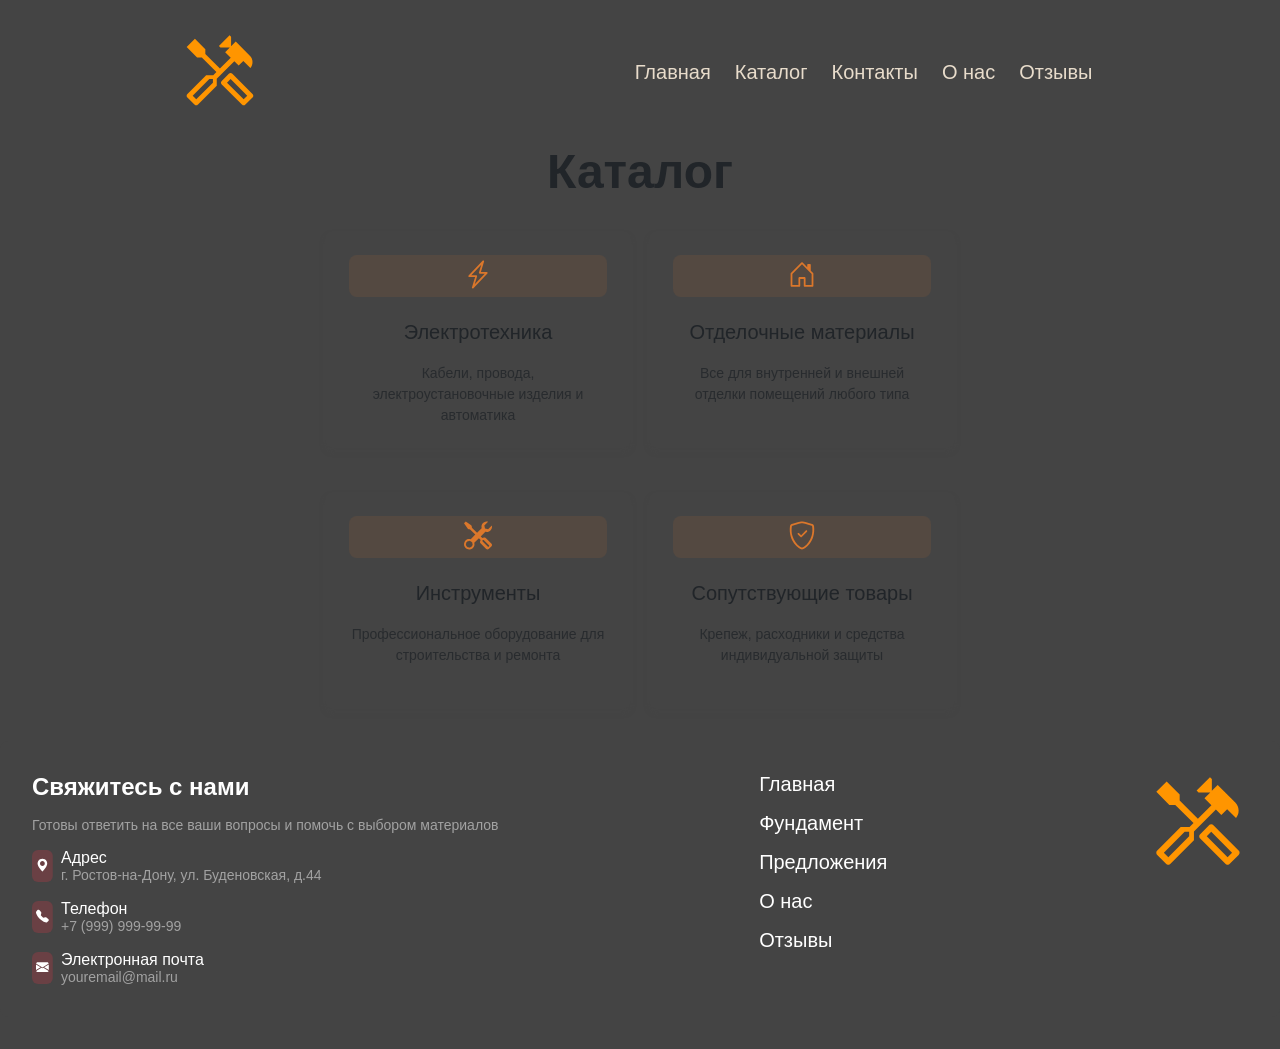
==== catalog.html @ 0bbfe42c "add function for list modal and add contacts and catalog list"" ====
<!DOCTYPE html>
<html lang="en">
<head>
    <meta charset="UTF-8">
    <meta name="viewport" content="width=device-width, initial-scale=1.0">
    <meta name="description" content="Оптовая поставка промышленного оборудования и комплектующих для предприятий Юга России.">
    <meta name="keywords" content="оборудование, промышленное оборудование, для предприятий, оборудование для предприятий">
    <link rel="icon" href="./images/favicon.svg" type="image/svg">
    <link rel="stylesheet" href="./style.css">
    <title>Снаб-Юг | Промышленное оборудование и компелектующие</title>
</head>
<body class="contacts__body">
    <div class="container">
        <header class="header">
            <a href="#cover" class="logo">
                <img src="./images/logo.svg" alt="logo" class="logo__image">
            </a>
            <nav class="navigation">
                <li class="navigation__item">
                    <a href="./index.html" class="navigation__link">Главная</a>
                </li>
                <li class="navigation__item">
                    <a href="./catalog.html" class="navigation__link">Каталог</a>
                </li>
                <li class="navigation__item">
                    <a href="./contacts.html" class="navigation__link">Контакты</a>
                </li>
                <li class="navigation__item">
                    <a href="#about" class="navigation__link">О нас</a>
                </li>
                <li class="navigation__item">
                    <a href="#reviews" class="navigation__link">Отзывы</a>
                </li>
            </nav>
        </header>
        <main class="main__catalog">
            <h2 class="main__catalog--title">Каталог</h2>
            <ul class="solutions__list main__catalog--list">
                <li class="solutions__item" id="engineering">
                    <img src="./images/lightning.svg" alt="lightning" class="solutions__pic">
                    <span>Электротехника</span>
                    <p>Кабели, провода,
электроустановочные изделия и
автоматика</p>
                </li>
                <li class="solutions__item" id="finishing">
                    <img src="./images/house.svg" alt="house" class="solutions__pic">
                    <span>Отделочные материалы</span>
                    <p>Все для внутренней и внешней
отделки помещений любого типа</p>
                </li>
                <li class="solutions__item" id="tool">
                    <img src="./images/pair.svg" alt="pair" class="solutions__pic">
                    <span>Инструменты</span>
                    <p>Профессиональное оборудование для
строительства и ремонта</p>
                </li>
                <li class="solutions__item" id="goods">
                    <img src="./images/product.svg" alt="product" class="solutions__pic">
                    <span>Сопутствующие товары</span>
                    <p>Крепеж, расходники и средства
индивидуальной защиты</p>
                </li>
            </ul>
        </main>
        <footer class="footer">
            <ul class="footer__content">
                <li class="footer__contacts">
                    <h4 class="footer__contacts--title">Свяжитесь с нами</h4>
                    <p class="footer__contacts--second">Готовы ответить на все ваши вопросы и помочь с выбором материалов</p>
                    <ul class="footer__contacts--list">
                        <li class="contacts__item">
                            <img src="./images/map.svg" alt="icon">
                            <div class="contacts__item--text">
                                <span class="contacts__item--title">Адрес</span>
                                <p class="contacts__item--second">г. Ростов-на-Дону, ул. Буденовская, д.44</p>
                            </div>
                        </li>
                        <li class="contacts__item">
                            <img src="./images/phone.svg" alt="icon">
                            <div class="contacts__item--text">
                                <span class="contacts__item--title">Телефон</span>
                                <p class="contacts__item--second">+7 (999) 999-99-99</p>
                            </div>
                        </li>
                        <li class="contacts__item">
                            <img src="./images/email.svg" alt="icon">
                            <div class="contacts__item--text">
                                <span class="contacts__item--title">Электронная почта</span>
                                <p class="contacts__item--second">youremail@mail.ru</p>
                            </div>
                        </li>
                    </ul>
                </li>
                <li class="footer__navigation">
                    <ul class="footer__navigation--list">
                        <li class="footer__navigation--item">
                            <a href="#cover" class="footer__navigation--link">Главная</a>
                        </li>
                        <li class="footer__navigation--item">
                            <a href="#background" class="footer__navigation--link">Фундамент</a>
                        </li>
                        <li class="footer__navigation--item">
                            <a href="#solutions" class="footer__navigation--link">Предложения</a>
                        </li>
                        <li class="footer__navigation--item">
                            <a href="#about" class="footer__navigation--link">О нас</a>
                        </li>
                        <li class="footer__navigation--item">
                            <a href="#reviews" class="footer__navigation--link">Отзывы</a>
                        </li>
                    </ul>
                </li>
                <li class="footer__logo">
                    <img src="./images/logo.svg" alt="logo">
                </li>
            </ul>
        </footer>
    </div>
    <div class="window">
        <div class="modalWindow">
            <div class="modal__close">
                <div class="modal__close-f"></div>
                <div class="modal__close-s"></div>
            </div>
            <div class="modal__content">
            </div>
        </div>
    </div>
    <script>

        const modalGoods = `
    <ul class="goods__list">
        <li class="goods__item"><img src="./images/logo.svg" alt=""><span class="title">Tool Name</span><p>2190p</p></li>
        <li class="goods__item"><img src="./images/logo.svg" alt=""><span class="title">Tool Name</span><p>2190p</p></li>
        <li class="goods__item"><img src="./images/logo.svg" alt=""><span class="title">Tool Name</span><p>2190p</p></li>
        <li class="goods__item"><img src="./images/logo.svg" alt=""><span class="title">Tool Name</span><p>2190p</p></li>
        <li class="goods__item"><img src="./images/logo.svg" alt=""><span class="title">Tool Name</span><p>2190p</p></li>
        <li class="goods__item"><img src="./images/logo.svg" alt=""><span class="title">Tool Name</span><p>2190p</p></li>
        <li class="goods__item"><img src="./images/logo.svg" alt=""><span class="title">Tool Name</span><p>2190p</p></li>
        <li class="goods__item"><img src="./images/logo.svg" alt=""><span class="title">Tool Name</span><p>2190p</p></li>
        <li class="goods__item"><img src="./images/logo.svg" alt=""><span class="title">Tool Name</span><p>2190p</p></li>
        <li class="goods__item"><img src="./images/logo.svg" alt=""><span class="title">Tool Name</span><p>2190p</p></li>
        <li class="goods__item"><img src="./images/logo.svg" alt=""><span class="title">Tool Name</span><p>2190p</p></li>
        <li class="goods__item"><img src="./images/logo.svg" alt=""><span class="title">Tool Name</span><p>2190</p></li>
    </ul>  
        `;

        const backgroundModal = document.querySelector('.window');
const modal = document.querySelector('.modalWindow');
const modalClose = document.querySelector('.modal__close');
const modalContent = document.querySelector('.modal__content');

        const catalogEngineer = document.querySelector('#engineering');
        const catalogFinish = document.querySelector('#finishing');
        const catalogTool = document.querySelector('#tool');
        const catalogGoods = document.querySelector('#goods');

        const dropEngineer = (event) => {
            render(modalGoods)
        }

        const dropFinish = (event) => {
            render(modalGoods)
        }

        const dropTool = (event) => {
            render(modalGoods)
        }

        const dropGoods = (event) => {
            render(modalGoods)
        }

        const closeModal = (event) => {
    if (event.target.className === 'modal__close') {
        render('close');
    }
};

        const render = (element) => {
            backgroundModal.style.display = 'flex';
            if (element === 'close') {
                backgroundModal.style.display = 'none';
            }
            modalContent.innerHTML = element;
        }


        const clistenClose = modalClose.addEventListener('click', closeModal);
        const listenEngineer = catalogEngineer.addEventListener('click', dropEngineer);
        const listenFinish = catalogFinish.addEventListener('click', dropFinish);
        const listenTool = catalogTool.addEventListener('click', dropTool);
        const listenGoods = catalogGoods.addEventListener('click', dropGoods);

    </script>
</body>
</html>
---- style.css ----
@import url('https://fonts.googleapis.com/css2?family=Fira+Sans:ital,wght@0,100;0,200;0,300;0,400;0,500;0,600;0,700;0,800;0,900;1,100;1,200;1,300;1,400;1,500;1,600;1,700;1,800;1,900&family=Montserrat:ital,wght@0,100..900;1,100..900&family=Oswald:wght@200..700&family=Pacifico&family=Playwrite+US+Trad+Guides&family=Roboto:ital,wght@0,100..900;1,100..900&family=Source+Code+Pro:ital,wght@0,200..900;1,200..900&family=Space+Mono:ital,wght@0,400;0,700;1,400;1,700&family=Work+Sans:ital,wght@0,100..900;1,100..900&display=swap');

:root {
  --beige: #e8dccb;
  --light-beige: #f5f0ea;
  --gray: #b5b5b5;
  --dark-gray: #444;
  --orange: #DB772B;
  --black: #212529;
  --white: #fff;
  --h-title: 48px;
  --hw-title: 800;
  --f-title: 32px;
  --fw-title: 700;
  --s-title: 20px;
  --sw-title: 400;
  --description: 16px;
  --w-description: 300;
  --p: 13px;
  --all-text: 'Roboto', sans-serif;
}

*, *::after, *::before {
    box-sizing: border-box;
    padding: 0;
    margin: 0;
    font-size: var(--description);
    font-family: sans-serif;
    border: none;
    border-radius: none;
    outline: none;
    text-decoration: none;
    color: var(--black);
    list-style-type: none;
}

.header {
    display: flex;
    justify-content: space-between;
    align-items: center;
    && > .logo {
        display: flex;
        align-items: center;
        && > img {
            width: 5rem;
            margin-right: .5rem;
        }
        && > span {
            text-wrap: nowrap;
            font-size: 40px;
            color: var(--beige);
            font-weight: 600;
        }
    }
    .navigation {
        display: flex;
        gap: .5rem;
        && > li > a {
            font-size: var(--s-title);
            color: var(--beige);
        }
    }
}

.navigation__item {
    position: relative;
    padding: 0 .5rem;
    transition: .3s;
}

.navigation__item::after {
    content: '';
    background: var(--light-beige);
    width: 100%;
    height: 130px;
    position: absolute;
    top: -12.5rem;
    left: 0;
    z-index: -1;
    border-radius: .2rem;
    box-shadow: 0px 1px 5px 1px;
    transition: .3s;
}

.navigation__link {
    color: var(--black);
    transition: .4s;
}

.navigation__item:hover {
    cursor: pointer;
    && > .navigation__link {
        color: var(--black);
    }
    &&::after {
        top: -6rem;
    }
}

.header__button {
    padding: 15px 25px;
    background: #6e6e6e69;
    border: 1px solid var(--white);
    border-radius: 8px;
    color: var(--white);
    transition: .3s;
    font-weight: 600;
}

.header__button:hover {
    background: var(--white);
    color: var(--black);
    border: 1px solid var(--black);
    cursor: pointer;
}

.container {
    width: 1320px;
    margin: 0 auto;
    padding: 2rem 0;
}

body {
    position: relative;
}

.cover__content {
    display: flex;
    flex-direction: column;
    gap: 20px;
    margin-top: 2rem;
}

.cover__background {
    position: absolute;
    top: 0;
    left: 0;
    z-index: -5;
    width: 100%;
    height: 544px;
    object-fit: cover;
}

.cover__title {
    font-size: 56px;
    color: var(--white);
    font-weight: var(--hw-title);
}

.cover__description {
    font-size: var(--sw-title);
    color: var(--white);
    font-weight: var(--w-description);
    width: 486px;
    line-height: 30px;
    margin-bottom: 15px;
}

.solution__link {
    display: flex;
    flex-direction: column;
    gap: 2remsolution__link;
}

.cover__button {
    display: flex;
    gap: 20px;
    align-items: center;
    position: relative;
    && > a, button {
        padding: 15px 25px;
        color: var(--white);
        background: none;
        border: 1px solid var(--white);
        border-radius: 8px;
        font-size: var(--s-title);
        font-weight: var(--sw-title);
        transition: .3s;
    }
    /* && > input {
        padding: 15px 35px 15px 20px;
        background: #ffffff00;
        border: 1px solid var(--white);
        border-radius: 8px;
        font-size: var(--s-title);
        font-weight: var(--sw-title);
        color: var(--white);
        position: relative;
        display: flex;
        flex-direction: row;
        align-items: center;
        &&::placeholder {
            color: var(--white);
            font-weight: var(--sw-title);
            font-size: var(--s-title);
        }
    } */
}

.cover__button > button.cover__catalog--btn {
    background: var(--orange);
    border: 1px solid var(--orange);
}

.cover__button > button.cover__catalog--btn:hover {
    cursor: pointer;
    background: none;
    border: 1px solid var(--white);
}

.cover__button > a.cover__contacts--btn:hover {
    background: var(--orange);
    border: 1px solid var(--orange);
}

/* .cover__button::before {
    content: '';
    background: url(./images/cover__search.svg);
    position: absolute;
    width: 20px;
    height: 20px;
    display: block;
    left: 37rem;
    background-repeat: no-repeat;
    background-size: contain;
    z-index: 2;
    transition: 0.3s;
} */

.cover__messenger {
    display: flex;
    flex-direction: row;
    align-items: center;
    gap: 20px;
    height: 33px;
    && > a {
        padding: 10px 11px;
        border: 1px solid var(--white);
        border-radius: 8px;
        display: flex;
        gap: 5px;
        && > img {
            width: 14px;
        }
        && > span {
            color: var(--white);
            font-size: 14px;
            font-weight: var(--sw-title);
        }
    }
}

.cover__contacts {
    display: flex;
    gap: 30px;
    align-items: center;
}

.cover__contacts--item {
    display: flex;
    align-items: center;
    gap: 6px;
    && > img {
        width: 20px;
    }
}

.cover__phone--text {
    && > span {
        font-size: 14px;
        font-weight: var(--sw-title);
        color: var(--white);
        line-height: 21px;
    }
    && > p {
        font-size: var(--description);
        font-weight: var(--fw-title);
        color: var(--white);
        line-height: 24px;
    }
}

.background {
    padding: 95px 0;
    margin-top: 47px;
    display: flex;
    align-items: center;
    gap: 21px;
}

.background__content {
    padding: 10px 5px;
    display: flex;
    gap: 18px;
    flex-direction: column;
    /* max-width: 630px; */
    /* flex: 1; */
}

.background__text {
    display: flex;
    flex-direction: column;
    gap: 11px;
    && > h1 {
        font-size: var(--f-title);
        font-weight: var(--fw-title);
    }
    && > h2 {
        font-size: var(--s-title);
        font-weight: var(--sw-title);
    }
    && > p {
        font-size: var(--description);
        font-weight: var(--w-description);    
    }
}

.background__icon {
    display: grid;
    grid-template-columns: repeat(2, 1fr);
    gap: 24px;
}

.background__item {
    display: flex;
    gap: 13px;
    align-items: center;
}

.background__icon--text {
    && > span {
        font-size: var(--description);
        font-weight: var(--fw-title);
    }
    && > p {
        font-size: 14px;
        font-weight: var(--w-description);
    } 
}

.solutions {
    display: flex;
    align-items: center;
    justify-content: space-between;
    gap: 2rem;
    padding: 43px 0;
}

.solutions__catalog {
    display: flex;
    flex-direction: column;
    align-items: center;
    box-shadow: 0px 4px 5px .1px #44444468;
    padding: 117px 38px 138px;
    border-radius: 8px;
    && > h1 {
        font-size: var(--h-title);
        font-weight: var(--hw-title);
        margin-bottom: 21px;
    }
    && > h2 {
        font-size: var(--s-title);
        font-weight: var(--w-description);
        color: #212529c8;
        margin-bottom: 65px;
    }
    && > a {
        display: flex;
        align-items: start;
        background: var(--orange);
        border-radius: 8px;
        gap: 8px;
        padding: 22px 25px;
        && > p {
            font-size: var(--description);
            font-weight: var(--w-description);
            color: var(--white);
        }
    }
}

.solutions__list {
    display: grid;
    grid-template-columns: repeat(2, 1fr);
    gap: 44px 18px;
}

.solutions__item {
    display: flex;
    flex-direction: column;
    align-items: center;
    text-align: center;
    width: 306px;
    height: 217px;
    padding: 24px;
    border-radius: 8px;
    box-shadow: 0px 4px 5px .1px #44444468;
    && > img {
        margin-bottom: 24px;
    }
    && > span {
        font-size: var(--s-title);
        margin-bottom: 19px;
    }
    && > p {
        font-size: 14px;
        line-height: 21px;
        color: #212529c8;
    }
}

.about {
    display: flex;
    justify-content: space-between;
    align-items: center;
    padding: 120px 0;
}

.about__text {
    display: flex;
    flex-direction: column;
    gap: 30px;
    && > h1 {
        font-size: var(--f-title);
        font-weight: var(--fw-title);
    }
    && > h2 {
        font-size: var(--s-title);
        font-weight: var(--w-description);
    }
}

.about__list {
    display: flex;
    flex-direction: column;
    gap: 16px;
}

.about__item {
    box-shadow: 0px 4px 5px .1px #44444468;
    border-radius: 8px;
    padding: 18px 20px;
    display: flex;
    align-items: center;
    position: relative;
    transition: .3s;
    /* margin-bottom: 6rem; */
    &&:hover {
        cursor: pointer;
    }
    && > p {
        font-size: var(--description);
        transition: .3s;
    }
}

.about__item--icon {
    margin-right: 8px;
}

.about__item--arrow {
    margin-left: auto;
    transition: .3s;
    transform: rotate(180deg);
}

.about__item--dialog.dialog__noactive {
    top: 0;
    position: absolute;
    z-index: -10;
    left: -10000px;
    display: block;
}

.about__item--dialog.dialog__active {
    display: block;
    position: absolute;
    margin-bottom: 20px;
    z-index: -2;
    background: var(--white);
    border-bottom: 1px solid #44444468;
    left: 0;
    border-radius: 0px 0px 8px 8px;
    bottom: -6.5rem;
    padding: 18px 20px;
    transition: .3s;
}

.reviews {
    padding: 90px 0;
    display: flex;
    flex-direction: column;
    align-items: center;
    && > h1 {
        font-size: var(--h-title);
        font-weight: var(--hw-title);
        margin-bottom: 21px;
    }
    && > h2 {
        color: rgba(33, 37, 41, 0.75);
        font-size: var(--s-title);
        font-weight: 300;
        margin-bottom: 40px;
    }
}

.reviews__list {
    display: flex;
    align-items: center;
    gap: 24px;
}

.reviews__item {
    flex: 1;
    padding: 24px 16px 16px 16px;
    border-radius: 8px;
    box-shadow: 0px 4px 5px .1px #44444468;
    display: flex;
    flex-direction: column;
    align-items: start;
    height: 291px;
    justify-content: space-between;
}

.reviews__head {
    display: flex;
    flex-direction: row;
    gap: 16px;
    align-items: center;
    && > span {
        font-size: 20px;
    }
}

.reviews__item--description {
    padding: 0 5px;
}

.footer {
    border-radius: 8px;
    padding: 2rem;
    background: #444;
}

.footer__content {
    display: flex;
    justify-content: space-between;
}

.footer__contacts {
    display: flex;
    flex-direction: column;
    gap: 1rem;
}

.footer__contacts--title {
    font-size: 24px;
    font-weight: 700;
    color: var(--white);
}

.footer__contacts--second {
    font-size: 14px;
    font-weight: 300;
    color: rgba(255, 255, 255, 0.5);
}

.footer__contacts--list {
    display: flex;
    flex-direction: column;
    gap: 17px;
}

.contacts__item {
    display: flex;
    gap: 8px;
}

.contacts__item--text {
    && > span {
        color: var(--white);
        font-size: 16px;
        font-weight: 300;
    }
    && > p {
        color: rgba(255, 255, 255, 0.5);
        font-size: 14px;
        font-weight: 300;
    }
}

.footer__navigation--list {
    display: flex;
    flex-direction: column;
    gap: 1rem;
    && > li > a {
        color: var(--white);
        font-size: 20px;
    }
}

.footer__logo > img {
    width: 100px;
}

@media (max-width: 1350px) {
    .header {
        justify-content: space-around;
    }

    .cover__content {
        align-items: center;
    }

    .cover__description {
        text-align: center;
    }

    .background__image {
        width: 75%;
    }

    .background {
        flex-wrap: wrap-reverse;
        justify-content: center;
    }

    .background__content {
        max-width: 1000px;
    }

    .solutions {
        flex-direction: column;
        gap: 3rem;
    }

    .about {
        flex-wrap: wrap-reverse;
        justify-content: center;
    }

    .about__image {
        width: 75%;
    }

    .reviews__list {
        padding: 2rem;
        justify-content: center;
    }

    .cover__background {
        min-width: 100%;
    }

    .container {
        width: 100%;
    }
}

@media (max-width: 1022px) {
    .background__content {
        width: 70%;
    }

    .header {
        gap: 0;
        
    }

    .reviews__item {
        flex: none;
        width: 253px;
    }

    .reviews__list {
        justify-content: center;
        flex-wrap: wrap;       
    }
}

@media (max-width: 840px) {
    .header {
        flex-wrap: wrap;
        gap: 1rem;
    }

    .navigation__item::after {
        top: -25rem;
        height: 15rem;
    }

    .navigation__item:hover {
        &&::after {
            top: -13rem;
        }
    }

    .footer__contacts--second {
        text-wrap: wrap;
    }
    
    .footer__content {
        flex-wrap: wrap;
        justify-content: center;
        gap: 1rem;
    }
}

@media (max-width: 678px) {
    .solutions {
        justify-content: center;
        align-items: center;

    }

    .solutions__list {
        grid-template-columns: repeat(1, 1fr);
        justify-content: center;
        gap: 1rem;
        justify-content: center;

    }

    .about__text {
        width: 80%;
    }

    .about__title, .about__second {
        text-align: center;
    }

    .cover__button {
        justify-content: center;
        flex-wrap: wrap;
    }

    .cover__background {
        height: 800px;
    }

    .cover__button::before {
        display: none;
    }

    .solutions__title, .solutions__second, .reviews__title, .reviews__second {
        text-align: center;
    }

    .about__item {
        span {
            top: 3rem;
        }
    }

    .cover__contacts {
        flex-direction: column;
    }

    .navigation {
        flex-direction: column;
    }
}

@media (max-width: 440px) {
    header > a {
        display: none !important;
    }

    h2.cover__description {
        max-width: 70% !important;
    }

    .cover__background {
        height: 850px;
    }

    .reviews__title, .reviews__second {
        max-width: 70%;
    }

    .solutions__catalog {
        max-width: 70% ;
    }

    .solutions__title {
        font-size: 30px !important;
    }

    .background__item {
        flex-direction: column;
    }

    .background__icon--text {
        text-align: center;
    }

}

/* modal Window */

.window {
    background: #21252973;
    width: 100vw;
    height: 100vh;
    position: fixed;
    top: 0;
    backdrop-filter: blur(6px);
    display: none;
    align-items: center;
    justify-content: center;
}

.modalWindow {
    background: var(--white);
    border: 1px solid var(--orange);
    position: relative;
    border-radius: 8px;
    width: 1200px;
    height: 80%;
    padding: 2rem 1rem;
}

.modal__close {
    background: #ffffff8a;
    position: absolute;
    top: -3rem;
    right: -3rem;
    display: flex;
    width: 2.5rem;
    height: 2.5rem;
    /* gap: 1rem; */
    border-radius: 8px;
    border: 1px solid var(--orange);
    padding: .5rem;
    align-items: center;
    justify-content: center;
    && > div {
        background: #212529;
        width: 1px;
        height: 25px;
        transition: .3s;
    }
}

.modal__close:hover {
    cursor: pointer;
    .modal__close-f {
        rotate: 45deg;
    }
    .modal__close-s {
        rotate: -45deg;
    }
}

.modalWindow {
    display: flex;
    justify-content: center;
    align-items: center;
}

.form__title {
    margin-bottom: 2rem;
    font-size: 48px;
    text-align: center;
}

.order__form {
  display: flex;
  flex-direction: column;
  align-items: center;
  gap: 2rem;
  position: relative;

  && > input {
    padding: 1rem;
    width: 50rem;
    border: 1px solid var(--dark-gray);
    border-radius: .3rem;
    background: none;
    transition: .3s;
  }

  && > .order__name {
    position: relative;
  }

  && > .order__name--label {
    position: absolute;
    left: -50rem;
    top: -20px;
    transition: .3s;
  }

   && > .order__name::placeholder {
    transition: .3s;
   } 

  && > .order__name:focus::placeholder {
    opacity: 0;
    transition: .3s;
  }

  && > .order__name:focus + .order__name--label {
    left: 10px;
  }

  && > select {
    padding: 1rem;
    width: 50rem;
    border: 1px solid var(--dark-gray);
    border-radius: .3rem;
    background: none;
  }

  && > .order__push {
    padding: 1rem;
    width: 20rem;
    border: 1px solid var(--dark-gray);
    border-radius: .3rem;
    background: var(--gray);
    transition: .3s;
    color: var(--dark-gray);
  }

  .order__push:hover {
    background: var(--light-beige);
    color: var(--black);
    cursor: pointer;
  }

}

.order__number {
  position: relative;
}

.order__number--label {
  position: absolute;
  top: 4.1rem;
  left: -50rem;
  transition: .3s;
}

.order__number:focus + .order__number--label {
  left: 10px;
}

.order__date--label {
  position: absolute;
  top: 9.3rem;
  left: -50rem;
  transition: .3s;
}

.order__date:focus + .order__date--label {
  left: 10px;
}

.order__comment {
  width: 100%;
  height: 15rem;
  padding: 1rem;
  border: 1px solid var(--dark-gray);
  border-radius: .3rem;
  background: none;
  transition: .3s;
}

.order__comment--label {
  position: absolute;
  top: 14.6rem;
  left: -50rem;
  transition: .3s;
}

.order__comment:focus + .order__comment--label {
  left: 10px;
}

.contacts__body {
    background: var(--dark-gray);
}

.main__contact--content {
    display: flex;
    flex-direction: row;
    justify-content: space-between;
    padding: 2rem;
}

.main__catalog--title {
    margin: 2rem;
    font-size: 48px;
}

.main__catalog {
    display: flex;
    flex-direction: column;
    align-items: center;
    justify-content: center;
    margin-bottom: 2rem;
}

.main__catalog--list {
    align-items: center;
    justify-content: center;
}

.solutions__item--catalog {
    && > span, && > p {
        color: var(--white);
    }
}

.goods__list {
    display: flex;
    flex-wrap: wrap;
    align-items: center;
    justify-content: center;
    gap: 1rem;
    width: 1000px;
    overflow: hidden;
    height: 600px;
    overflow-y: auto;
    && > li {
        display: flex;
        flex-direction: column;
        width: 200px;
        height: 300px;
        padding: 1rem;
        justify-content: space-between;
        border: 1px solid #444;
        border-radius: 8px;
    }
}

.modalWindow {
    /* overflow: hidden; */
}

/* box-shadow: 0px 4px 5px .1px #44444468; */
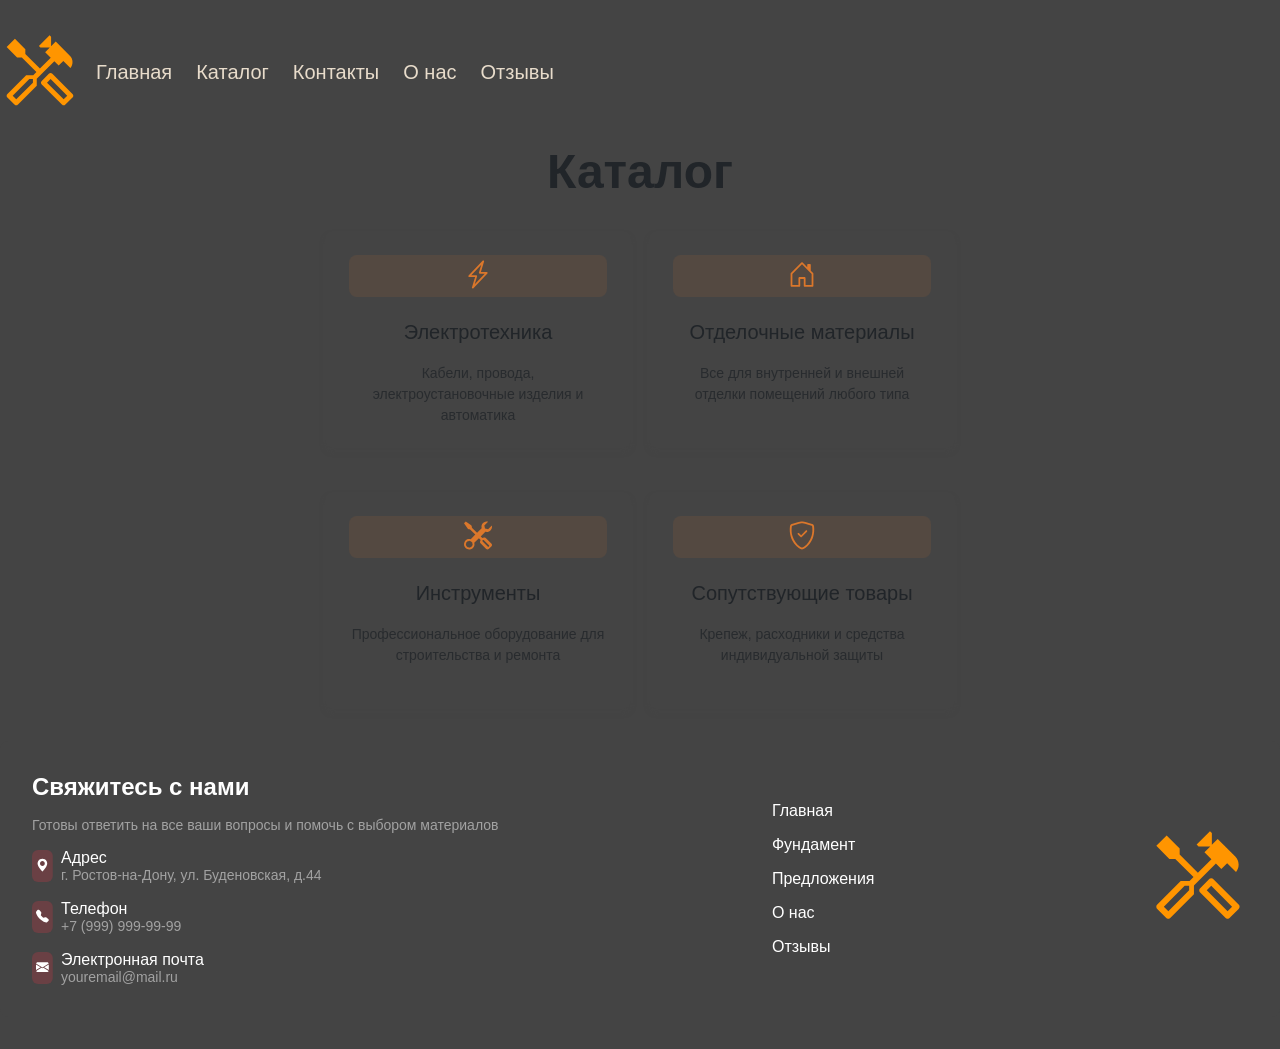
==== commit 6c7ab597: "finish" ====
--- a/catalog.html
+++ b/catalog.html
@@ -12,7 +12,7 @@
 <body class="contacts__body">
     <div class="container">
         <header class="header">
-            <a href="#cover" class="logo">
+            <a href="./index.html" class="logo">
                 <img src="./images/logo.svg" alt="logo" class="logo__image">
             </a>
             <nav class="navigation">
--- a/style.css
+++ b/style.css
@@ -55,6 +55,7 @@
     .navigation {
         display: flex;
         gap: .5rem;
+        margin-right: auto;
         && > li > a {
             font-size: var(--s-title);
             color: var(--beige);
@@ -104,7 +105,8 @@
     border-radius: 8px;
     color: var(--white);
     transition: .3s;
-    font-weight: 600;
+    font-size: var(--s-title);
+    font-weight: var(--sw-title);
 }
 
 .header__button:hover {
@@ -589,13 +591,17 @@
     }
 }
 
+.footer__content {
+    align-items: center;
+}
+
 .footer__navigation--list {
     display: flex;
     flex-direction: column;
     gap: 1rem;
     && > li > a {
         color: var(--white);
-        font-size: 20px;
+        font-size: 16px;
     }
 }
 
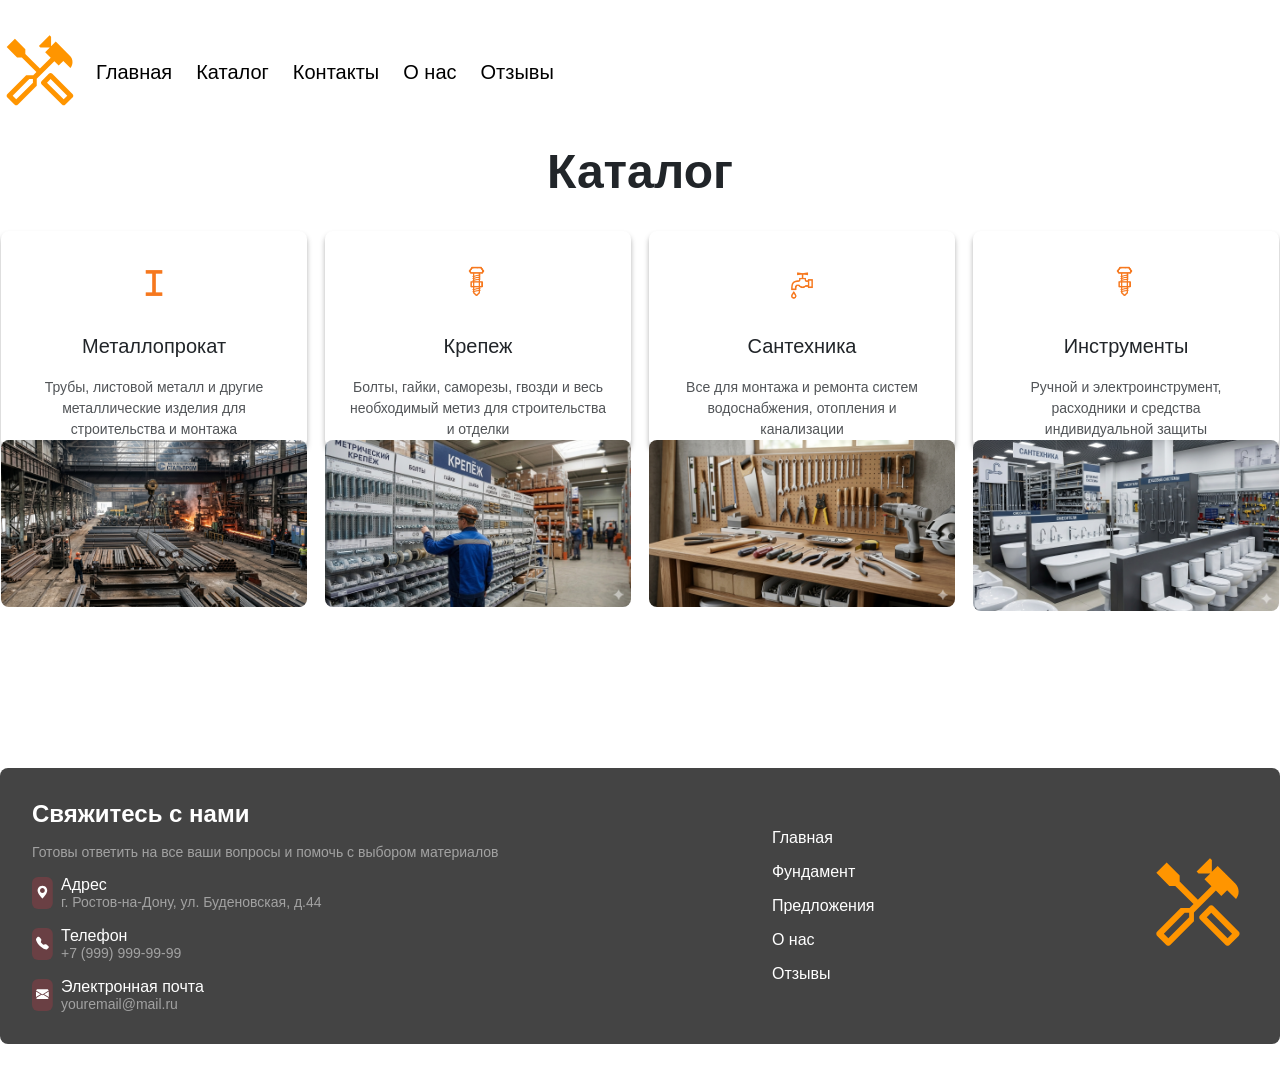
==== commit 5288c1d6: "seconnd" ====
--- a/catalog.html
+++ b/catalog.html
@@ -8,6 +8,15 @@
     <link rel="icon" href="./images/favicon.svg" type="image/svg">
     <link rel="stylesheet" href="./style.css">
     <title>Снаб-Юг | Промышленное оборудование и компелектующие</title>
+    <style>
+        body {
+            background: #fff !important;
+        }
+        .navigation__item > a {
+            color: black !important;
+        }
+
+    </style>
 </head>
 <body class="contacts__body">
     <div class="container">
@@ -37,29 +46,29 @@
             <h2 class="main__catalog--title">Каталог</h2>
             <ul class="solutions__list main__catalog--list">
                 <li class="solutions__item" id="engineering">
-                    <img src="./images/lightning.svg" alt="lightning" class="solutions__pic">
-                    <span>Электротехника</span>
-                    <p>Кабели, провода,
-электроустановочные изделия и
-автоматика</p>
+                    <img src="./images/35e488ee005c6443a5782f1bc0c8f3d0d4362e62.png" alt="lightning" class="solutions__pic">
+                    <span>Металлопрокат</span>
+                    <p>Трубы, листовой металл и другие металлические изделия для строительства и монтажа</p>
+                    <img src="./images/2c24bea2def4f4499c970ba7d2aaac4cb7728e9a.png" alt="" class="background__item--catalog">
                 </li>
                 <li class="solutions__item" id="finishing">
-                    <img src="./images/house.svg" alt="house" class="solutions__pic">
-                    <span>Отделочные материалы</span>
-                    <p>Все для внутренней и внешней
-отделки помещений любого типа</p>
+                    <img src="./images/5b80e2fce5b586c8105e19b86a73bccbb87083da.png" alt="house" class="solutions__pic">
+                    <span>Крепеж</span>
+                    <p>Болты, гайки, саморезы, гвозди и весь необходимый метиз для строительства и отделки</p>
+                    <img src="./images/7200371798d9098a8520d10c36f1331f17b5f789.png" alt="" class="background__item--catalog">
                 </li>
                 <li class="solutions__item" id="tool">
-                    <img src="./images/pair.svg" alt="pair" class="solutions__pic">
+                    <img src="./images/9d6946be3f2d1f1542d12e21d8c666f2435586be.png" alt="pair" class="solutions__pic">
+                    <span>Сантехника</span>
+                    <p>Все для монтажа и ремонта систем водоснабжения, отопления и канализации</p>
+                    <img src="./images/b6fd35373a6c6b19a0d5aaa25ac018c22f1d0f0a.png" alt="" class="background__item--catalog">
+                </li>
+                <li class="solutions__item" id="goods">
+                    <img src="./images/5b80e2fce5b586c8105e19b86a73bccbb87083da.png" alt="product" class="solutions__pic">
                     <span>Инструменты</span>
-                    <p>Профессиональное оборудование для
-строительства и ремонта</p>
-                </li>
-                <li class="solutions__item" id="goods">
-                    <img src="./images/product.svg" alt="product" class="solutions__pic">
-                    <span>Сопутствующие товары</span>
-                    <p>Крепеж, расходники и средства
+                    <p>Ручной и электроинструмент, расходники и средства
 индивидуальной защиты</p>
+                        <img src="./images/b64c140db798a069a98c68287da63b2d47f43111.png" alt="" class="background__item--catalog">
                 </li>
             </ul>
         </main>
--- a/style.css
+++ b/style.css
@@ -383,7 +383,7 @@
 
 .solutions__list {
     display: grid;
-    grid-template-columns: repeat(2, 1fr);
+    grid-template-columns: repeat(4, 1fr);
     gap: 44px 18px;
 }
 
@@ -399,6 +399,8 @@
     box-shadow: 0px 4px 5px .1px #44444468;
     && > img {
         margin-bottom: 24px;
+        border-radius: 8px;
+        
     }
     && > span {
         font-size: var(--s-title);
@@ -409,6 +411,14 @@
         line-height: 21px;
         color: #212529c8;
     }
+}
+
+.background__item--catalog {
+    width: 306px;
+}
+
+.solutions__pic {
+    width: 80px; 
 }
 
 .about {
@@ -603,6 +613,10 @@
         color: var(--white);
         font-size: 16px;
     }
+}
+
+.main__catalog {
+    margin-bottom: 20rem !important;
 }
 
 .footer__logo > img {
